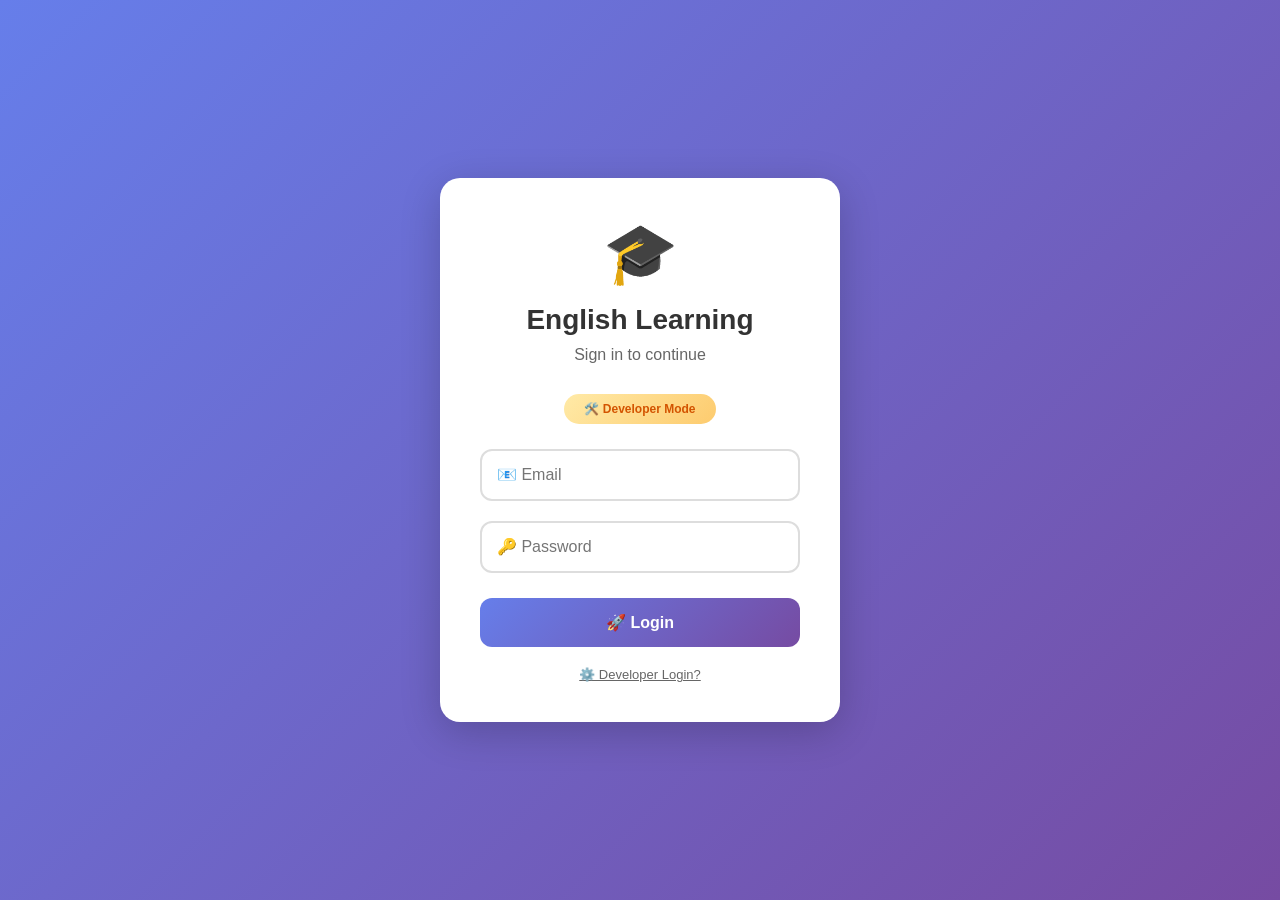
==== index.html @ df10afca "Add files via upload" ====
<!DOCTYPE html>
<html lang="en">
<head>
    <meta charset="UTF-8">
    <meta name="viewport" content="width=device-width, initial-scale=1.0, maximum-scale=1.0, user-scalable=no">
    <meta name="theme-color" content="#764ba2">
    <meta name="apple-mobile-web-app-capable" content="yes">
    <meta name="apple-mobile-web-app-status-bar-style" content="black-translucent">
    <title>English Learning - Login</title>
    <link rel="manifest" href="manifest.json">
    <link rel="stylesheet" href="dark-mode.css">
    <link rel="stylesheet" href="multi-language.css">
    <style>
        * { margin: 0; padding: 0; box-sizing: border-box; }
        body {
            font-family: 'Segoe UI', Tahoma, Geneva, Verdana, sans-serif;
            background: linear-gradient(135deg, #667eea 0%, #764ba2 100%);
            display: flex;
            justify-content: center;
            align-items: center;
            min-height: 100vh;
            padding: 20px;
        }
        .login-card {
            background: var(--surface, white);
            padding: 40px;
            border-radius: 20px;
            box-shadow: 0 10px 40px rgba(0,0,0,0.2);
            width: 100%;
            max-width: 400px;
            text-align: center;
        }
        .logo { font-size: 60px; margin-bottom: 15px; }
        h1 { color: var(--text, #333); margin-bottom: 10px; font-size: 28px; }
        .subtitle { color: var(--text-secondary, #666); margin-bottom: 30px; }
        input {
            width: 100%;
            padding: 15px;
            margin: 10px 0;
            border: 2px solid var(--border, #ddd);
            border-radius: 12px;
            font-size: 16px;
            background: var(--input-bg, white);
            color: var(--text, #333);
        }
        input:focus { outline: none; border-color: #764ba2; }
        button {
            width: 100%;
            padding: 15px;
            background: linear-gradient(135deg, #667eea 0%, #764ba2 100%);            color: white;
            border: none;
            border-radius: 12px;
            font-size: 16px;
            font-weight: bold;
            cursor: pointer;
            margin-top: 15px;
            transition: 0.3s;
        }
        button:hover { transform: translateY(-2px); box-shadow: 0 5px 20px rgba(118,75,162,0.4); }
        .hidden { display: none; }
        .message { margin-top: 15px; font-size: 14px; font-weight: bold; }
        .error { color: #e74c3c; }
        .success { color: #27ae60; }
        .toggle-link {
            margin-top: 20px;
            font-size: 13px;
            color: var(--text-secondary, #666);
            cursor: pointer;
            text-decoration: underline;
        }
        .dev-badge {
            background: linear-gradient(135deg, #ffeaa7 0%, #fdcb6e 100%);
            color: #d35400;
            padding: 8px 20px;
            border-radius: 20px;
            font-size: 12px;
            font-weight: bold;
            display: inline-block;
            margin-bottom: 15px;
        }
    </style>
</head>
<body>
    <div class="login-card">
        <div class="logo">🎓</div>
        <h1 data-i18n="login.title">English Learning</h1>
        <p class="subtitle" data-i18n="login.subtitle">Sign in to continue</p>
        
        <div id="devBadge" class="dev-badge hidden">🛠️ Developer Mode</div>
        
        <input type="email" id="email" data-i18n-placeholder="login.email" placeholder="📧 Email">
        <input type="password" id="password" data-i18n-placeholder="login.password" placeholder="🔑 Password">
        <input type="text" id="username" class="hidden" data-i18n-placeholder="login.username" placeholder="👤 Username">
        
        <button onclick="handleLogin()" id="loginBtn" data-i18n="login.button">🚀 Login</button>
        <button onclick="toggleRegister()" id="registerBtn" class="hidden" data-i18n="login.register">📝 Create Account</button>
        
        <div id="message" class="message"></div>
                <div class="toggle-link" onclick="toggleDevMode()" data-i18n="login.developer">⚙️ Developer Login?</div>
    </div>

    <script type="module">
        import { createAccount, login, getUserData, createUserDocument, sendWelcomeNotification } from './appwrite-config.js';
        import { initLanguage } from './language-service.js';
        import { initAudio } from './audio-service.js';
        import { initTheme } from './theme.js';

        let isDevMode = false;
        let isRegisterMode = false;

        // Initialize
        initLanguage();
        initTheme();
        initAudio();

        // Check if already logged in
        const currentUser = await getCurrentUser();
        if (currentUser.success) {
            window.location.href = "dashboard.html";
        }

        window.toggleDevMode = function() {
            isDevMode = !isDevMode;
            const badge = document.getElementById('devBadge');
            const msg = document.getElementById('message');
            if (isDevMode) {
                badge.classList.remove('hidden');
                msg.innerHTML = "<span style='color:#d35400'>Developer: Use password 1234 or register</span>";
            } else {
                badge.classList.add('hidden');
                msg.innerHTML = "";
            }
        };

        window.toggleRegister = function() {
            isRegisterMode = !isRegisterMode;
            document.getElementById('username').classList.toggle('hidden', !isRegisterMode);
            document.getElementById('loginBtn').classList.toggle('hidden', isRegisterMode);
            document.getElementById('registerBtn').classList.toggle('hidden', !isRegisterMode);
        };

        window.handleLogin = async function() {
            const email = document.getElementById('email').value;
            const password = document.getElementById('password').value;
            const username = document.getElementById('username').value;
            const message = document.getElementById('message');

            if (!email || !password) {                message.innerHTML = "<span class='error'>❌ Please fill all fields!</span>";
                return;
            }

            try {
                if (isRegisterMode) {
                    if (!username) {
                        message.innerHTML = "<span class='error'>❌ Please enter username!</span>";
                        return;
                    }
                    const result = await createAccount(email, password, username);
                    
                    if (result.success) {
                        await sendWelcomeNotification(result.user.$id, username);
                        message.innerHTML = "<span class='success'>✅ Account created! Redirecting...</span>";
                        setTimeout(() => window.location.href = "dashboard.html", 1500);
                    } else {
                        message.innerHTML = "<span class='error'>❌ " + result.error + "</span>";
                    }
                } else {
                    const result = await login(email, password);
                    
                    if (result.success) {
                        const userData = await getUserData(result.user.$id);
                        
                        if (!userData.success) {
                            await createUserDocument(result.user.$id, username || result.user.name, email);
                        }
                        
                        if (isDevMode && (password === "1234" || password === "register")) {
                            setTimeout(() => window.location.href = "admin.html", 1500);
                        } else {
                            message.innerHTML = "<span class='success'>✅ Login successful! Redirecting...</span>";
                            setTimeout(() => window.location.href = "dashboard.html", 1500);
                        }
                    } else {
                        message.innerHTML = "<span class='error'>❌ " + result.error + "</span>";
                    }
                }
            } catch (error) {
                message.innerHTML = "<span class='error'>❌ " + error.message + "</span>";
            }
        };

        document.addEventListener('keypress', (e) => {
            if (e.key === 'Enter') handleLogin();
        });

        async function getCurrentUser() {
            const { account } = await import('./appwrite-config.js');            try {
                const user = await account.get();
                return { success: true, user };
            } catch (error) {
                return { success: false, error: error.message };
            }
        }
    </script>
</body>
</html>
---- dark-mode.css ----
/* 📁 public/dark-mode.css */

/* Light Theme (Default) */
:root[data-theme="light"] {
    --primary: #764ba2;
    --secondary: #667eea;
    --success: #27ae60;
    --warning: #f39c12;
    --error: #e74c3c;
    --background: #f4f7f6;
    --surface: #ffffff;
    --text: #2c3e50;
    --text-secondary: #777777;
    --border: #e0e0e0;
    --shadow: rgba(0, 0, 0, 0.1);
    --card-bg: #ffffff;
    --input-bg: #ffffff;
    --hover-bg: #f0f0f0;
}

/* Dark Theme */
:root[data-theme="dark"] {
    --primary: #9b6dd6;
    --secondary: #8a9df5;
    --success: #2ecc71;
    --warning: #f1c40f;
    --error: #e74c3c;
    --background: #0f0f1a;
    --surface: #1a1a2e;
    --text: #eaeaea;
    --text-secondary: #b0b0b0;
    --border: #2d2d44;
    --shadow: rgba(0, 0, 0, 0.3);
    --card-bg: #16213e;
    --input-bg: #1a1a2e;
    --hover-bg: #2d2d44;
}

/* Base Styles */
body {
    background: var(--background);
    color: var(--text);
    transition: background-color 0.3s ease, color 0.3s ease;
}

/* Cards & Surfaces */
.card, .profile-card, .stats-card, .certificate-card,
.notification-card, .leaderboard-card, .preferences-card,
.login-card, .modal-content, .section, .header {
    background: var(--surface);    color: var(--text);
    border: 1px solid var(--border);
    transition: background-color 0.3s ease, border-color 0.3s ease;
}

/* Text Colors */
h1, h2, h3, h4, h5, h6 {
    color: var(--text);
}

p, span, label {
    color: var(--text);
}

.text-secondary, .subtitle, .stat-label, .notification-message {
    color: var(--text-secondary);
}

/* Inputs */
input, select, textarea {
    background: var(--input-bg);
    color: var(--text);
    border-color: var(--border);
}

input:focus, select:focus, textarea:focus {
    border-color: var(--primary);
    outline: none;
}

/* Buttons */
button, .btn, .action-btn {
    transition: all 0.3s ease;
}

button:hover, .btn:hover, .action-btn:hover {
    transform: translateY(-2px);
}

/* Tables */
table {
    background: var(--surface);
    color: var(--text);
}

th {
    background: var(--hover-bg);
    color: var(--text);
}
td {
    border-bottom-color: var(--border);
    color: var(--text);
}

tr:hover {
    background: var(--hover-bg);
}

/* Scrollbar */
::-webkit-scrollbar {
    width: 10px;
}

::-webkit-scrollbar-track {
    background: var(--background);
}

::-webkit-scrollbar-thumb {
    background: var(--primary);
    border-radius: 5px;
}

::-webkit-scrollbar-thumb:hover {
    background: var(--secondary);
}

/* Theme Toggle Button */
#themeToggle {
    background: var(--surface);
    color: var(--text);
    border: 2px solid var(--border);
    width: 45px;
    height: 45px;
    border-radius: 50%;
    font-size: 22px;
    cursor: pointer;
    display: flex;
    align-items: center;
    justify-content: center;
    transition: all 0.3s ease;
    position: fixed;
    bottom: 20px;
    right: 20px;
    z-index: 1000;
    box-shadow: 0 4px 15px var(--shadow);
}

#themeToggle:hover {
    transform: scale(1.1) rotate(15deg);    background: var(--primary);
    color: white;
    border-color: var(--primary);
}

/* Progress Bars */
.progress-bar {
    background: var(--border);
}

.progress-fill {
    background: linear-gradient(90deg, var(--secondary), var(--primary));
}

/* Badges */
.badge, .status, .certificate-score, .history-score {
    background: var(--hover-bg);
    color: var(--text);
}

/* Modal Backdrop */
.modal {
    background: rgba(0, 0, 0, 0.7);
}

/* Code Blocks */
code, pre {
    background: var(--hover-bg);
    color: var(--text);
}

/* Links */
a {
    color: var(--secondary);
}

a:hover {
    color: var(--primary);
}

/* Selection */
::selection {
    background: var(--primary);
    color: white;
}

/* Focus Ring */
:focus-visible {
    outline: 2px solid var(--primary);
    outline-offset: 2px;}

/* Mobile Responsive */
@media (max-width: 768px) {
    #themeToggle {
        bottom: 15px;
        right: 15px;
        width: 40px;
        height: 40px;
        font-size: 18px;
    }
}
---- multi-language.css ----
/* 📁 public/multi-language.css */

/* RTL Support */
[dir="rtl"] {
    text-align: right;
}

[dir="rtl"] .header {
    flex-direction: row-reverse;
}

[dir="rtl"] .sidebar {
    border-left: none;
    border-right: 1px solid var(--border);
}

[dir="rtl"] .menu-item {
    flex-direction: row-reverse;
}

[dir="rtl"] .stat-card {
    border-left: none;
    border-right: 4px solid var(--primary);
}

[dir="rtl"] .notification-card {
    border-left: none;
    border-right: 4px solid var(--primary);
}

/* Language Selector */
#languageSelector {
    padding: 8px 15px;
    border-radius: 20px;
    border: 2px solid var(--border);
    background: var(--surface);
    color: var(--text);
    font-size: 14px;
    cursor: pointer;
    transition: all 0.3s ease;
}

#languageSelector:hover {
    border-color: var(--primary);
}

#languageSelector:focus {
    outline: none;
    border-color: var(--primary);
    box-shadow: 0 0 10px rgba(118, 75, 162, 0.3);}

/* Language Switcher Button (Floating) */
#languageToggle {
    position: fixed;
    bottom: 80px;
    right: 20px;
    width: 45px;
    height: 45px;
    border-radius: 50%;
    background: var(--surface);
    color: var(--text);
    border: 2px solid var(--border);
    font-size: 22px;
    cursor: pointer;
    display: flex;
    align-items: center;
    justify-content: center;
    z-index: 1000;
    box-shadow: 0 4px 15px var(--shadow);
    transition: all 0.3s ease;
}

#languageToggle:hover {
    transform: scale(1.1);
    background: var(--primary);
    color: white;
    border-color: var(--primary);
}

[dir="rtl"] #languageToggle {
    right: auto;
    left: 20px;
}

/* Font Adjustments for Different Languages */
html[lang="my"] {
    font-family: 'Padauk', 'Segoe UI', Tahoma, Geneva, Verdana, sans-serif;
}

html[lang="zh"] {
    font-family: 'Noto Sans SC', 'Segoe UI', Tahoma, Geneva, Verdana, sans-serif;
}

html[lang="ja"] {
    font-family: 'Noto Sans JP', 'Segoe UI', Tahoma, Geneva, Verdana, sans-serif;
}

html[lang="ar"] {
    font-family: 'Noto Sans Arabic', 'Segoe UI', Tahoma, Geneva, Verdana, sans-serif;}

html[lang="hi"] {
    font-family: 'Noto Sans Devanagari', 'Segoe UI', Tahoma, Geneva, Verdana, sans-serif;
}

/* Language Modal */
.language-modal {
    display: none;
    position: fixed;
    top: 0;
    left: 0;
    width: 100%;
    height: 100%;
    background: rgba(0, 0, 0, 0.7);
    justify-content: center;
    align-items: center;
    z-index: 2000;
}

.language-modal-content {
    background: var(--surface);
    padding: 30px;
    border-radius: 20px;
    max-width: 400px;
    width: 90%;
}

.language-modal-title {
    font-size: 20px;
    font-weight: bold;
    color: var(--text);
    margin-bottom: 20px;
    text-align: center;
}

.language-grid {
    display: grid;
    grid-template-columns: repeat(2, 1fr);
    gap: 10px;
}

.language-option {
    padding: 15px;
    border-radius: 12px;
    border: 2px solid var(--border);
    background: var(--background);
    color: var(--text);
    cursor: pointer;
    transition: all 0.3s ease;    display: flex;
    align-items: center;
    gap: 10px;
}

.language-option:hover {
    border-color: var(--primary);
    transform: translateY(-2px);
}

.language-option.active {
    border-color: var(--primary);
    background: rgba(118, 75, 162, 0.1);
}

.language-flag {
    font-size: 24px;
}

.language-name {
    font-weight: 500;
}

/* Mobile Responsive */
@media (max-width: 768px) {
    .language-grid {
        grid-template-columns: 1fr;
    }
    
    #languageToggle {
        bottom: 70px;
        right: 15px;
        width: 40px;
        height: 40px;
        font-size: 18px;
    }
    
    [dir="rtl"] #languageToggle {
        left: 15px;
    }
}
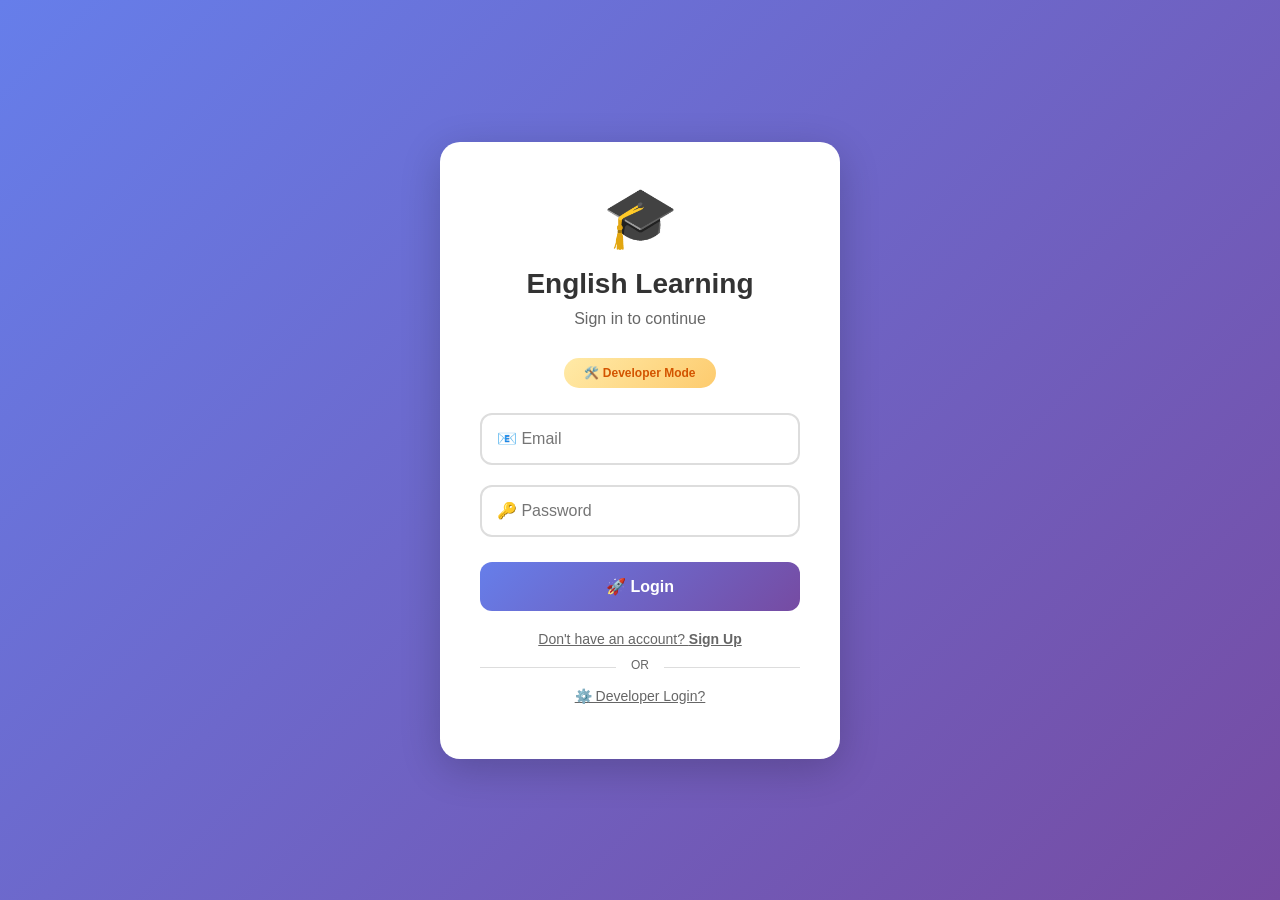
==== commit adb6e1d8: "Update index.html" ====
--- a/index.html
+++ b/index.html
@@ -63,11 +63,12 @@
         .success { color: #27ae60; }
         .toggle-link {
             margin-top: 20px;
-            font-size: 13px;
+            font-size: 14px;
             color: var(--text-secondary, #666);
             cursor: pointer;
             text-decoration: underline;
         }
+        .toggle-link:hover { color: #764ba2; }
         .dev-badge {
             background: linear-gradient(135deg, #ffeaa7 0%, #fdcb6e 100%);
             color: #d35400;
@@ -78,10 +79,24 @@
             display: inline-block;
             margin-bottom: 15px;
         }
+        .divider {
+            margin: 20px 0;
+            border-top: 1px solid var(--border, #ddd);
+            position: relative;
+        }
+        .divider-text {
+            position: absolute;
+            top: -10px;
+            left: 50%;
+            transform: translateX(-50%);
+            background: var(--surface, white);
+            padding: 0 15px;
+            color: var(--text-secondary, #666);
+            font-size: 12px;
+        }
     </style>
 </head>
-<body>
-    <div class="login-card">
+<body>    <div class="login-card">
         <div class="logo">🎓</div>
         <h1 data-i18n="login.title">English Learning</h1>
         <p class="subtitle" data-i18n="login.subtitle">Sign in to continue</p>
@@ -93,10 +108,20 @@
         <input type="text" id="username" class="hidden" data-i18n-placeholder="login.username" placeholder="👤 Username">
         
         <button onclick="handleLogin()" id="loginBtn" data-i18n="login.button">🚀 Login</button>
-        <button onclick="toggleRegister()" id="registerBtn" class="hidden" data-i18n="login.register">📝 Create Account</button>
+        <button onclick="handleLogin()" id="registerBtn" class="hidden" data-i18n="login.register">📝 Create Account</button>
+        
+        <!-- ✅ NEW: Visible Toggle Link -->
+        <div class="toggle-link" id="toggleText" onclick="toggleRegister()">
+            Don't have an account? <strong>Sign Up</strong>
+        </div>
+        
+        <div class="divider">
+            <span class="divider-text">OR</span>
+        </div>
+        
+        <div class="toggle-link" onclick="toggleDevMode()" data-i18n="login.developer">⚙️ Developer Login?</div>
         
         <div id="message" class="message"></div>
-                <div class="toggle-link" onclick="toggleDevMode()" data-i18n="login.developer">⚙️ Developer Login?</div>
     </div>
 
     <script type="module">
@@ -120,23 +145,44 @@
         }
 
         window.toggleDevMode = function() {
-            isDevMode = !isDevMode;
-            const badge = document.getElementById('devBadge');
+            isDevMode = !isDevMode;            const badge = document.getElementById('devBadge');
             const msg = document.getElementById('message');
+            const toggleText = document.getElementById('toggleText');
+            
             if (isDevMode) {
                 badge.classList.remove('hidden');
                 msg.innerHTML = "<span style='color:#d35400'>Developer: Use password 1234 or register</span>";
+                toggleText.classList.add('hidden');
             } else {
                 badge.classList.add('hidden');
                 msg.innerHTML = "";
+                toggleText.classList.remove('hidden');
             }
         };
 
         window.toggleRegister = function() {
             isRegisterMode = !isRegisterMode;
-            document.getElementById('username').classList.toggle('hidden', !isRegisterMode);
-            document.getElementById('loginBtn').classList.toggle('hidden', isRegisterMode);
-            document.getElementById('registerBtn').classList.toggle('hidden', !isRegisterMode);
+            
+            const usernameField = document.getElementById('username');
+            const loginBtn = document.getElementById('loginBtn');
+            const registerBtn = document.getElementById('registerBtn');
+            const toggleText = document.getElementById('toggleText');
+            
+            if (isRegisterMode) {
+                // Show Register Form
+                usernameField.classList.remove('hidden');
+                loginBtn.classList.add('hidden');
+                registerBtn.classList.remove('hidden');
+                toggleText.innerHTML = 'Already have an account? <strong>Login</strong>';
+                document.querySelector('.subtitle').innerText = 'Create your account';
+            } else {
+                // Show Login Form
+                usernameField.classList.add('hidden');
+                loginBtn.classList.remove('hidden');
+                registerBtn.classList.add('hidden');
+                toggleText.innerHTML = "Don't have an account? <strong>Sign Up</strong>";
+                document.querySelector('.subtitle').innerText = 'Sign in to continue';
+            }
         };
 
         window.handleLogin = async function() {
@@ -145,10 +191,10 @@
             const username = document.getElementById('username').value;
             const message = document.getElementById('message');
 
-            if (!email || !password) {                message.innerHTML = "<span class='error'>❌ Please fill all fields!</span>";
+            if (!email || !password) {
+                message.innerHTML = "<span class='error'>❌ Please fill all fields!</span>";
                 return;
             }
-
             try {
                 if (isRegisterMode) {
                     if (!username) {
@@ -194,10 +240,10 @@
         });
 
         async function getCurrentUser() {
-            const { account } = await import('./appwrite-config.js');            try {
+            const { account } = await import('./appwrite-config.js');
+            try {
                 const user = await account.get();
-                return { success: true, user };
-            } catch (error) {
+                return { success: true, user };            } catch (error) {
                 return { success: false, error: error.message };
             }
         }
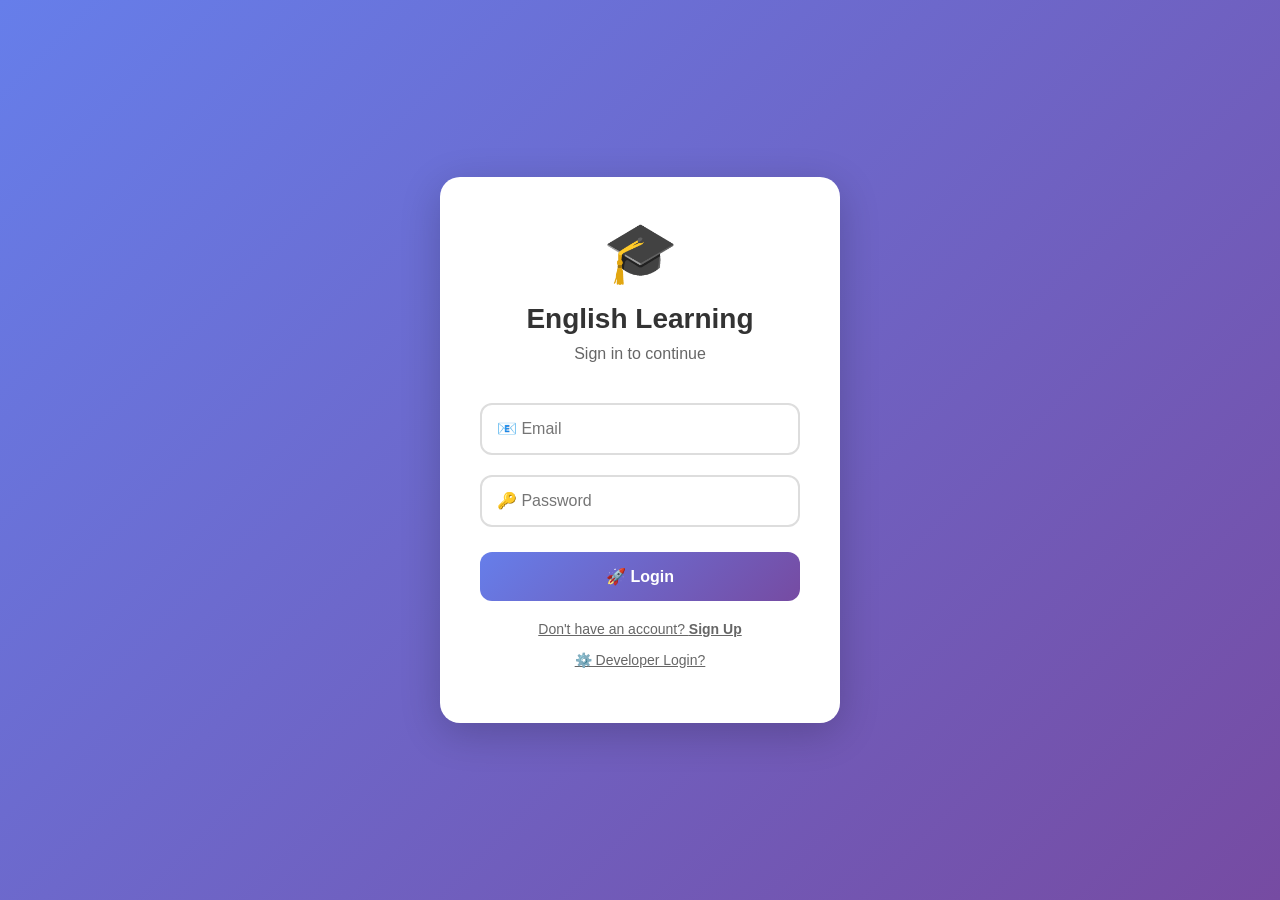
==== commit 1df5cc0c: "Update index.html" ====
--- a/index.html
+++ b/index.html
@@ -9,7 +9,6 @@
     <title>English Learning - Login</title>
     <link rel="manifest" href="manifest.json">
     <link rel="stylesheet" href="dark-mode.css">
-    <link rel="stylesheet" href="multi-language.css">
     <style>
         * { margin: 0; padding: 0; box-sizing: border-box; }
         body {
@@ -22,7 +21,7 @@
             padding: 20px;
         }
         .login-card {
-            background: var(--surface, white);
+            background: white;
             padding: 40px;
             border-radius: 20px;
             box-shadow: 0 10px 40px rgba(0,0,0,0.2);
@@ -31,40 +30,38 @@
             text-align: center;
         }
         .logo { font-size: 60px; margin-bottom: 15px; }
-        h1 { color: var(--text, #333); margin-bottom: 10px; font-size: 28px; }
-        .subtitle { color: var(--text-secondary, #666); margin-bottom: 30px; }
+        h1 { color: #333; margin-bottom: 10px; font-size: 28px; }
+        .subtitle { color: #666; margin-bottom: 30px; }
         input {
             width: 100%;
             padding: 15px;
             margin: 10px 0;
-            border: 2px solid var(--border, #ddd);
+            border: 2px solid #ddd;
             border-radius: 12px;
             font-size: 16px;
-            background: var(--input-bg, white);
-            color: var(--text, #333);
         }
         input:focus { outline: none; border-color: #764ba2; }
         button {
             width: 100%;
             padding: 15px;
-            background: linear-gradient(135deg, #667eea 0%, #764ba2 100%);            color: white;
+            background: linear-gradient(135deg, #667eea 0%, #764ba2 100%);
+            color: white;
             border: none;
-            border-radius: 12px;
-            font-size: 16px;
+            border-radius: 12px;            font-size: 16px;
             font-weight: bold;
             cursor: pointer;
             margin-top: 15px;
             transition: 0.3s;
         }
         button:hover { transform: translateY(-2px); box-shadow: 0 5px 20px rgba(118,75,162,0.4); }
-        .hidden { display: none; }
+        .hidden { display: none !important; }
         .message { margin-top: 15px; font-size: 14px; font-weight: bold; }
         .error { color: #e74c3c; }
         .success { color: #27ae60; }
         .toggle-link {
             margin-top: 20px;
             font-size: 14px;
-            color: var(--text-secondary, #666);
+            color: #666;
             cursor: pointer;
             text-decoration: underline;
         }
@@ -79,109 +76,76 @@
             display: inline-block;
             margin-bottom: 15px;
         }
-        .divider {
-            margin: 20px 0;
-            border-top: 1px solid var(--border, #ddd);
-            position: relative;
-        }
-        .divider-text {
-            position: absolute;
-            top: -10px;
-            left: 50%;
-            transform: translateX(-50%);
-            background: var(--surface, white);
-            padding: 0 15px;
-            color: var(--text-secondary, #666);
-            font-size: 12px;
-        }
     </style>
 </head>
-<body>    <div class="login-card">
+<body>
+    <div class="login-card">
         <div class="logo">🎓</div>
-        <h1 data-i18n="login.title">English Learning</h1>
-        <p class="subtitle" data-i18n="login.subtitle">Sign in to continue</p>
+        <h1>English Learning</h1>
+        <p class="subtitle" id="subtitle">Sign in to continue</p>
         
         <div id="devBadge" class="dev-badge hidden">🛠️ Developer Mode</div>
         
-        <input type="email" id="email" data-i18n-placeholder="login.email" placeholder="📧 Email">
-        <input type="password" id="password" data-i18n-placeholder="login.password" placeholder="🔑 Password">
-        <input type="text" id="username" class="hidden" data-i18n-placeholder="login.username" placeholder="👤 Username">
-        
-        <button onclick="handleLogin()" id="loginBtn" data-i18n="login.button">🚀 Login</button>
-        <button onclick="handleLogin()" id="registerBtn" class="hidden" data-i18n="login.register">📝 Create Account</button>
-        
-        <!-- ✅ NEW: Visible Toggle Link -->
+        <input type="email" id="email" placeholder="📧 Email">
+        <input type="password" id="password" placeholder="🔑 Password">
+        <input type="text" id="username" class="hidden" placeholder="👤 Username">
+        
+        <button onclick="handleLogin()" id="loginBtn">🚀 Login</button>
+        <button onclick="handleLogin()" id="registerBtn" class="hidden">📝 Create Account</button>
+        
         <div class="toggle-link" id="toggleText" onclick="toggleRegister()">
             Don't have an account? <strong>Sign Up</strong>
         </div>
-        
-        <div class="divider">
-            <span class="divider-text">OR</span>
-        </div>
-        
-        <div class="toggle-link" onclick="toggleDevMode()" data-i18n="login.developer">⚙️ Developer Login?</div>
+                <div class="toggle-link" onclick="toggleDevMode()" style="margin-top: 15px;">⚙️ Developer Login?</div>
         
         <div id="message" class="message"></div>
     </div>
 
-    <script type="module">
-        import { createAccount, login, getUserData, createUserDocument, sendWelcomeNotification } from './appwrite-config.js';
-        import { initLanguage } from './language-service.js';
-        import { initAudio } from './audio-service.js';
-        import { initTheme } from './theme.js';
-
+    <script>
+        // ✅ Toggle function works WITHOUT module imports
+        let isRegisterMode = false;
         let isDevMode = false;
-        let isRegisterMode = false;
-
-        // Initialize
-        initLanguage();
-        initTheme();
-        initAudio();
-
-        // Check if already logged in
-        const currentUser = await getCurrentUser();
-        if (currentUser.success) {
-            window.location.href = "dashboard.html";
-        }
-
-        window.toggleDevMode = function() {
-            isDevMode = !isDevMode;            const badge = document.getElementById('devBadge');
-            const msg = document.getElementById('message');
-            const toggleText = document.getElementById('toggleText');
-            
-            if (isDevMode) {
-                badge.classList.remove('hidden');
-                msg.innerHTML = "<span style='color:#d35400'>Developer: Use password 1234 or register</span>";
-                toggleText.classList.add('hidden');
-            } else {
-                badge.classList.add('hidden');
-                msg.innerHTML = "";
-                toggleText.classList.remove('hidden');
-            }
-        };
 
         window.toggleRegister = function() {
+            console.log('Toggle clicked!');
             isRegisterMode = !isRegisterMode;
             
             const usernameField = document.getElementById('username');
             const loginBtn = document.getElementById('loginBtn');
             const registerBtn = document.getElementById('registerBtn');
             const toggleText = document.getElementById('toggleText');
+            const subtitle = document.getElementById('subtitle');
             
             if (isRegisterMode) {
-                // Show Register Form
                 usernameField.classList.remove('hidden');
                 loginBtn.classList.add('hidden');
                 registerBtn.classList.remove('hidden');
                 toggleText.innerHTML = 'Already have an account? <strong>Login</strong>';
-                document.querySelector('.subtitle').innerText = 'Create your account';
+                subtitle.innerText = 'Create your account';
+                console.log('Register mode ON');
             } else {
-                // Show Login Form
                 usernameField.classList.add('hidden');
                 loginBtn.classList.remove('hidden');
                 registerBtn.classList.add('hidden');
                 toggleText.innerHTML = "Don't have an account? <strong>Sign Up</strong>";
-                document.querySelector('.subtitle').innerText = 'Sign in to continue';
+                subtitle.innerText = 'Sign in to continue';
+                console.log('Register mode OFF');
+            }
+        };
+
+        window.toggleDevMode = function() {
+            isDevMode = !isDevMode;
+            const badge = document.getElementById('devBadge');
+            const message = document.getElementById('message');
+            const toggleText = document.getElementById('toggleText');
+            
+            if (isDevMode) {
+                badge.classList.remove('hidden');
+                message.innerHTML = "<span class='error'>Developer: Use password 1234</span>";
+                toggleText.classList.add('hidden');
+            } else {
+                badge.classList.add('hidden');
+                message.innerHTML = "";                toggleText.classList.remove('hidden');
             }
         };
 
@@ -195,7 +159,13 @@
                 message.innerHTML = "<span class='error'>❌ Please fill all fields!</span>";
                 return;
             }
+
+            message.innerHTML = "<span style='color:#764ba2'>⏳ Processing...</span>";
+
             try {
+                // Import Appwrite dynamically
+                const { createAccount, login, getUserData, createUserDocument, sendWelcomeNotification } = await import('./appwrite-config.js');
+
                 if (isRegisterMode) {
                     if (!username) {
                         message.innerHTML = "<span class='error'>❌ Please enter username!</span>";
@@ -204,7 +174,6 @@
                     const result = await createAccount(email, password, username);
                     
                     if (result.success) {
-                        await sendWelcomeNotification(result.user.$id, username);
                         message.innerHTML = "<span class='success'>✅ Account created! Redirecting...</span>";
                         setTimeout(() => window.location.href = "dashboard.html", 1500);
                     } else {
@@ -214,13 +183,8 @@
                     const result = await login(email, password);
                     
                     if (result.success) {
-                        const userData = await getUserData(result.user.$id);
-                        
-                        if (!userData.success) {
-                            await createUserDocument(result.user.$id, username || result.user.name, email);
-                        }
-                        
-                        if (isDevMode && (password === "1234" || password === "register")) {
+                        if (isDevMode && password === "1234") {
+                            message.innerHTML = "<span class='success'>✅ Admin login! Redirecting...</span>";
                             setTimeout(() => window.location.href = "admin.html", 1500);
                         } else {
                             message.innerHTML = "<span class='success'>✅ Login successful! Redirecting...</span>";
@@ -230,23 +194,19 @@
                         message.innerHTML = "<span class='error'>❌ " + result.error + "</span>";
                     }
                 }
-            } catch (error) {
+            } catch (error) {                console.error('Error:', error);
                 message.innerHTML = "<span class='error'>❌ " + error.message + "</span>";
             }
         };
 
-        document.addEventListener('keypress', (e) => {
-            if (e.key === 'Enter') handleLogin();
+        // Allow Enter key to submit
+        document.addEventListener('keypress', function(e) {
+            if (e.key === 'Enter') {
+                handleLogin();
+            }
         });
 
-        async function getCurrentUser() {
-            const { account } = await import('./appwrite-config.js');
-            try {
-                const user = await account.get();
-                return { success: true, user };            } catch (error) {
-                return { success: false, error: error.message };
-            }
-        }
+        console.log('✅ Login page loaded successfully!');
     </script>
 </body>
 </html>
